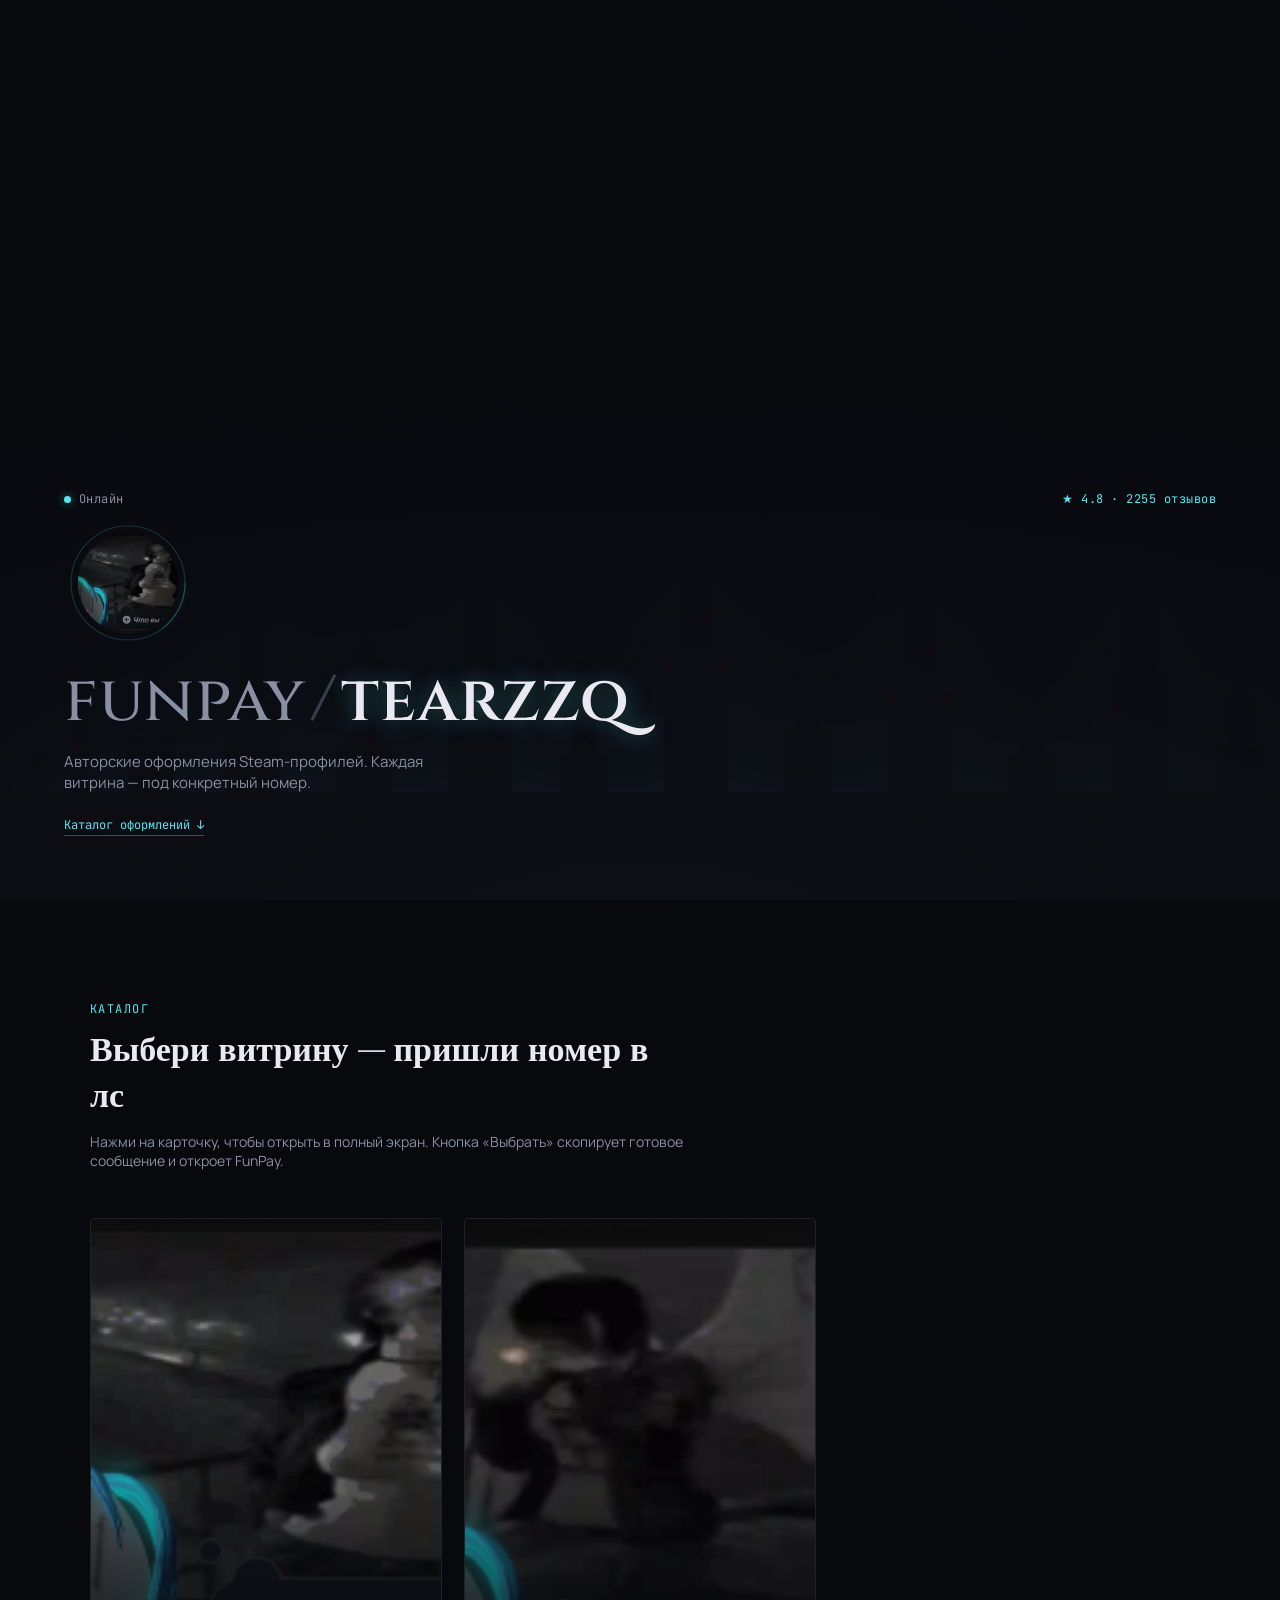
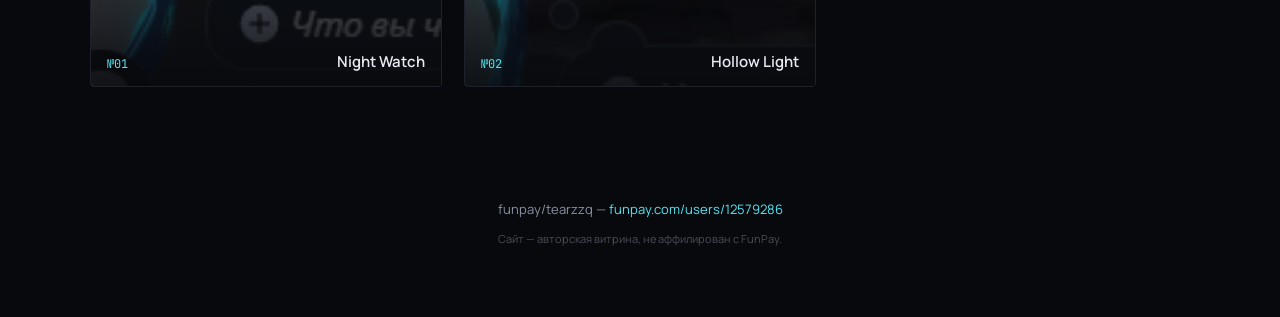
==== index.html @ 366d529a "Add files via upload" ====
<!DOCTYPE html>
<html lang="ru">
<head>
<meta charset="UTF-8">
<meta name="viewport" content="width=device-width, initial-scale=1.0">
<title>funpay/tearzzq — каталог оформлений</title>
<link rel="preconnect" href="https://fonts.googleapis.com">
<link href="https://fonts.googleapis.com/css2?family=Cinzel:wght@500;600;700&family=Manrope:wght@400;500;600;700&family=JetBrains+Mono:wght@400;500&display=swap" rel="stylesheet">
<link rel="stylesheet" href="css/style.css">
</head>
<body>

<header class="hero">
  <div class="hero__sky"></div>
  <img class="hero__skyline" src="images/skyline.svg" alt="" aria-hidden="true">
  <div class="hero__mist"></div>

  <nav class="hero__nav">
    <span class="status"><span class="status__dot"></span>Онлайн</span>
    <span class="rating">★ 4.8 · 2255 отзывов</span>
  </nav>

  <div class="hero__body">
    <div class="avatar">
      <svg class="avatar__ring" viewBox="0 0 220 220">
        <circle cx="110" cy="110" r="98"></circle>
        <circle cx="110" cy="110" r="98" class="avatar__ring-sweep"></circle>
      </svg>
      <div class="avatar__photo" style="background-image:url('images/design-01.png')"></div>
    </div>

    <div class="logo">
      <span class="logo__pre">funpay</span><span class="logo__slash">/</span><span class="logo__name">tearzzq</span>
    </div>
    <p class="tagline">Авторские оформления Steam-профилей. Каждая витрина — под конкретный номер.</p>
    <a href="#catalog" class="scroll-cue">Каталог оформлений ↓</a>
  </div>
</header>

<main id="catalog" class="catalog">
  <div class="catalog__head">
    <span class="eyebrow">Каталог</span>
    <h2>Выбери витрину — пришли номер в лс</h2>
    <p class="catalog__hint">Нажми на карточку, чтобы открыть в полный экран. Кнопка «Выбрать» скопирует готовое сообщение и откроет FunPay.</p>
  </div>

  <div class="grid" id="grid">
    <!-- rendered by js/main.js -->
  </div>
</main>

<footer class="site-footer">
  <p>funpay/tearzzq — <a href="https://funpay.com/users/12579286/" target="_blank" rel="noopener">funpay.com/users/12579286</a></p>
  <p class="site-footer__muted">Сайт — авторская витрина, не аффилирован с FunPay.</p>
</footer>

<div class="lightbox" id="lightbox" aria-hidden="true">
  <div class="lightbox__backdrop" data-close></div>
  <div class="lightbox__frame">
    <button class="lightbox__close" data-close aria-label="Закрыть">✕</button>
    <button class="lightbox__nav lightbox__nav--prev" id="prevBtn" aria-label="Предыдущее">‹</button>
    <figure class="lightbox__figure">
      <img id="lightboxImg" src="" alt="">
      <figcaption>
        <span class="lightbox__num" id="lightboxNum">№01</span>
        <span class="lightbox__title" id="lightboxTitle"></span>
      </figcaption>
    </figure>
    <button class="lightbox__nav lightbox__nav--next" id="nextBtn" aria-label="Следующее">›</button>

    <button class="pick-btn" id="pickBtn">Выбрать это оформление →</button>
    <p class="pick-hint" id="pickHint" aria-live="polite"></p>
  </div>
</div>

<script src="js/main.js"></script>
</body>
</html>
---- css/style.css ----
:root {
  --void: #08090d;
  --panel: #12141c;
  --panel-2: #191c27;
  --stone: #3a3f4d;
  --cyan: #52e6f2;
  --cyan-soft: rgba(82, 230, 242, 0.35);
  --violet: #7c7fc0;
  --ink: #eae8f2;
  --ink-muted: #8a90a3;

  --display: "Cinzel", serif;
  --body: "Manrope", sans-serif;
  --mono: "JetBrains Mono", monospace;
}

* { box-sizing: border-box; }

html { scroll-behavior: smooth; }

body {
  margin: 0;
  background: var(--void);
  color: var(--ink);
  font-family: var(--body);
  -webkit-font-smoothing: antialiased;
}

a { color: inherit; }

/* ---------- HERO ---------- */

.hero {
  position: relative;
  min-height: 100svh;
  overflow: hidden;
  display: flex;
  flex-direction: column;
  justify-content: flex-end;
  padding: 28px clamp(20px, 5vw, 72px) 64px;
}

.hero__sky {
  position: absolute;
  inset: 0;
  background:
    radial-gradient(60% 50% at 25% 20%, rgba(82,230,242,0.10), transparent 60%),
    radial-gradient(80% 60% at 80% 0%, rgba(124,127,192,0.10), transparent 55%),
    linear-gradient(180deg, #04050a 0%, #0a0c13 45%, #0d0f16 100%);
}

.hero__skyline {
  position: absolute;
  left: 0; right: 0; bottom: 0;
  width: 100%;
  height: 42vh;
  opacity: 0.85;
  filter: drop-shadow(0 -4px 40px rgba(82,230,242,0.05));
}

.hero__mist {
  position: absolute;
  inset: 0;
  background: radial-gradient(120% 60% at 50% 100%, rgba(8,9,13,0) 0%, rgba(8,9,13,0.55) 70%, rgba(8,9,13,0.92) 100%);
  pointer-events: none;
}

.hero__nav {
  position: relative;
  z-index: 2;
  display: flex;
  justify-content: space-between;
  align-items: center;
  font-family: var(--mono);
  font-size: 12px;
  letter-spacing: 0.04em;
  color: var(--ink-muted);
  padding-bottom: 12px;
}

.status { display: flex; align-items: center; gap: 8px; }
.status__dot {
  width: 7px; height: 7px; border-radius: 50%;
  background: var(--cyan);
  box-shadow: 0 0 8px 1px var(--cyan-soft);
  animation: pulse 2.4s ease-in-out infinite;
}
@keyframes pulse {
  0%, 100% { opacity: 1; }
  50% { opacity: 0.35; }
}
.rating { color: var(--cyan); }

.hero__body {
  position: relative;
  z-index: 2;
  display: flex;
  flex-direction: column;
  align-items: flex-start;
  gap: 18px;
}

.avatar {
  position: relative;
  width: 128px;
  height: 128px;
  margin-bottom: 4px;
}
.avatar__photo {
  position: absolute;
  inset: 14px;
  border-radius: 50%;
  background-size: cover;
  background-position: center;
  filter: saturate(0.85) brightness(0.85);
  box-shadow: inset 0 0 30px rgba(0,0,0,0.6);
}
.avatar__ring { position: absolute; inset: 0; width: 100%; height: 100%; overflow: visible; }
.avatar__ring circle {
  fill: none;
  stroke: rgba(82,230,242,0.18);
  stroke-width: 2;
}
.avatar__ring-sweep {
  stroke: var(--cyan);
  stroke-width: 2.5;
  stroke-linecap: round;
  stroke-dasharray: 90 526;
  filter: drop-shadow(0 0 6px var(--cyan));
  animation: sweep 5s linear infinite;
  transform-origin: 110px 110px;
}
@keyframes sweep {
  to { transform: rotate(360deg); }
}

.logo {
  font-family: var(--display);
  font-weight: 600;
  font-size: clamp(34px, 6vw, 64px);
  line-height: 1;
  letter-spacing: 0.01em;
}
.logo__pre { color: var(--ink-muted); font-weight: 500; }
.logo__slash { color: var(--stone); margin: 0 4px; }
.logo__name {
  color: var(--ink);
  text-shadow: 0 0 22px var(--cyan-soft);
}

.tagline {
  max-width: 46ch;
  color: var(--ink-muted);
  font-size: 15px;
  margin: 0;
}

.scroll-cue {
  font-family: var(--mono);
  font-size: 12px;
  color: var(--cyan);
  text-decoration: none;
  border-bottom: 1px solid var(--cyan-soft);
  padding-bottom: 2px;
  margin-top: 6px;
}

/* ---------- CATALOG ---------- */

.catalog {
  max-width: 1180px;
  margin: 0 auto;
  padding: 96px clamp(20px, 5vw, 40px) 60px;
}

.catalog__head { max-width: 60ch; margin-bottom: 48px; }

.eyebrow {
  font-family: var(--mono);
  font-size: 12px;
  letter-spacing: 0.12em;
  text-transform: uppercase;
  color: var(--cyan);
}

.catalog__head h2 {
  font-family: var(--display);
  font-weight: 600;
  font-size: clamp(24px, 3.4vw, 34px);
  margin: 10px 0 12px;
}

.catalog__hint { color: var(--ink-muted); font-size: 14px; margin: 0; }

.grid {
  display: grid;
  grid-template-columns: repeat(auto-fill, minmax(260px, 1fr));
  gap: 22px;
}

.card {
  position: relative;
  border-radius: 4px;
  overflow: hidden;
  aspect-ratio: 3/4;
  cursor: pointer;
  background: var(--panel);
  border: 1px solid #1e212c;
  transition: transform 0.35s ease, border-color 0.35s ease;
}
.card:hover, .card:focus-visible {
  transform: translateY(-4px);
  border-color: var(--cyan-soft);
}
.card img {
  width: 100%; height: 100%;
  object-fit: cover;
  filter: saturate(0.9) brightness(0.82);
  transition: filter 0.35s ease, transform 0.6s ease;
}
.card:hover img { filter: saturate(1) brightness(0.95); transform: scale(1.04); }

.card__veil {
  position: absolute; inset: 0;
  background: linear-gradient(180deg, rgba(8,9,13,0) 45%, rgba(8,9,13,0.9) 100%);
}

.card__meta {
  position: absolute; left: 0; right: 0; bottom: 0;
  padding: 14px 16px;
  display: flex;
  justify-content: space-between;
  align-items: flex-end;
}
.card__num {
  font-family: var(--mono);
  font-size: 12px;
  color: var(--cyan);
}
.card__title {
  font-family: var(--body);
  font-weight: 600;
  font-size: 15px;
}

.empty-state {
  grid-column: 1/-1;
  color: var(--ink-muted);
  font-family: var(--mono);
  font-size: 13px;
  padding: 40px 0;
  border: 1px dashed #262a38;
  border-radius: 4px;
  text-align: center;
}

/* ---------- FOOTER ---------- */

.site-footer {
  text-align: center;
  padding: 40px 20px 60px;
  color: var(--ink-muted);
  font-size: 13px;
}
.site-footer a { color: var(--cyan); text-decoration: none; }
.site-footer__muted { opacity: 0.5; font-size: 11px; margin-top: 4px; }

/* ---------- LIGHTBOX ---------- */

.lightbox {
  position: fixed; inset: 0;
  z-index: 50;
  display: none;
  align-items: center;
  justify-content: center;
}
.lightbox.is-open { display: flex; }

.lightbox__backdrop {
  position: absolute; inset: 0;
  background: rgba(4,5,8,0.92);
  backdrop-filter: blur(6px);
}

.lightbox__frame {
  position: relative;
  z-index: 2;
  width: min(92vw, 880px);
  display: flex;
  flex-direction: column;
  align-items: center;
  gap: 18px;
}

.lightbox__figure {
  margin: 0;
  width: 100%;
  display: flex;
  flex-direction: column;
  gap: 10px;
}
.lightbox__figure img {
  width: 100%;
  max-height: 68vh;
  object-fit: contain;
  border-radius: 4px;
  background: var(--panel);
  box-shadow: 0 0 60px rgba(82,230,242,0.08);
}
.lightbox__figure figcaption {
  display: flex;
  gap: 12px;
  align-items: baseline;
  font-family: var(--mono);
  font-size: 13px;
  color: var(--ink-muted);
}
.lightbox__num { color: var(--cyan); }
.lightbox__title { color: var(--ink); font-family: var(--body); font-weight: 600; }

.lightbox__close {
  position: absolute;
  top: -44px; right: 0;
  background: none; border: none;
  color: var(--ink-muted);
  font-size: 20px;
  cursor: pointer;
}
.lightbox__close:hover { color: var(--ink); }

.lightbox__nav {
  position: absolute;
  top: 50%;
  transform: translateY(-50%);
  background: rgba(18,20,28,0.7);
  border: 1px solid #262a38;
  color: var(--ink);
  width: 40px; height: 40px;
  border-radius: 50%;
  font-size: 20px;
  cursor: pointer;
  display: flex; align-items: center; justify-content: center;
}
.lightbox__nav--prev { left: -20px; }
.lightbox__nav--next { right: -20px; }
.lightbox__nav:hover { border-color: var(--cyan-soft); color: var(--cyan); }

.pick-btn {
  font-family: var(--mono);
  font-size: 13px;
  letter-spacing: 0.03em;
  background: transparent;
  border: 1px solid var(--cyan);
  color: var(--cyan);
  padding: 12px 22px;
  border-radius: 2px;
  cursor: pointer;
  transition: background 0.25s ease, color 0.25s ease;
}
.pick-btn:hover { background: var(--cyan); color: #04050a; }

.pick-hint {
  font-family: var(--mono);
  font-size: 11px;
  color: var(--ink-muted);
  min-height: 14px;
  margin: -8px 0 0;
}

@media (max-width: 640px) {
  .lightbox__nav--prev { left: 4px; }
  .lightbox__nav--next { right: 4px; }
  .lightbox__frame { width: 94vw; }
}

@media (prefers-reduced-motion: reduce) {
  .status__dot, .avatar__ring-sweep { animation: none; }
}
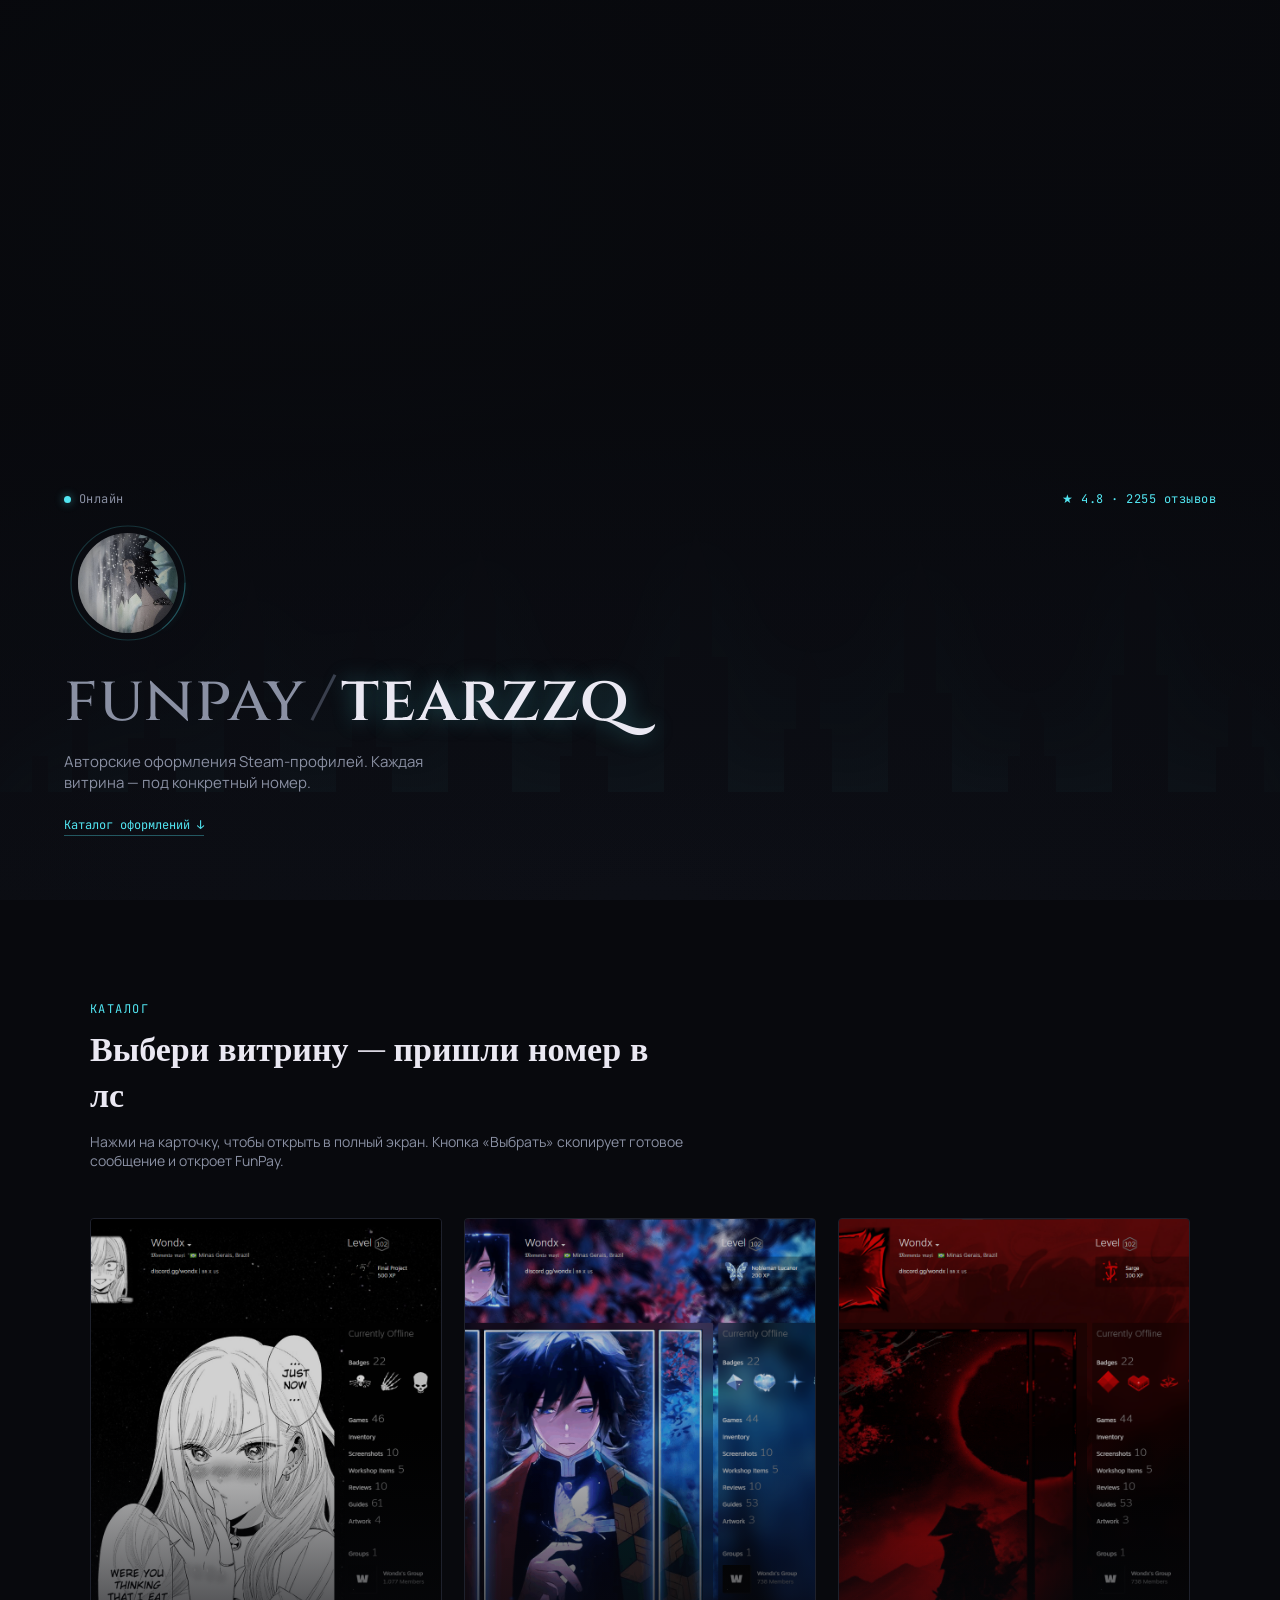
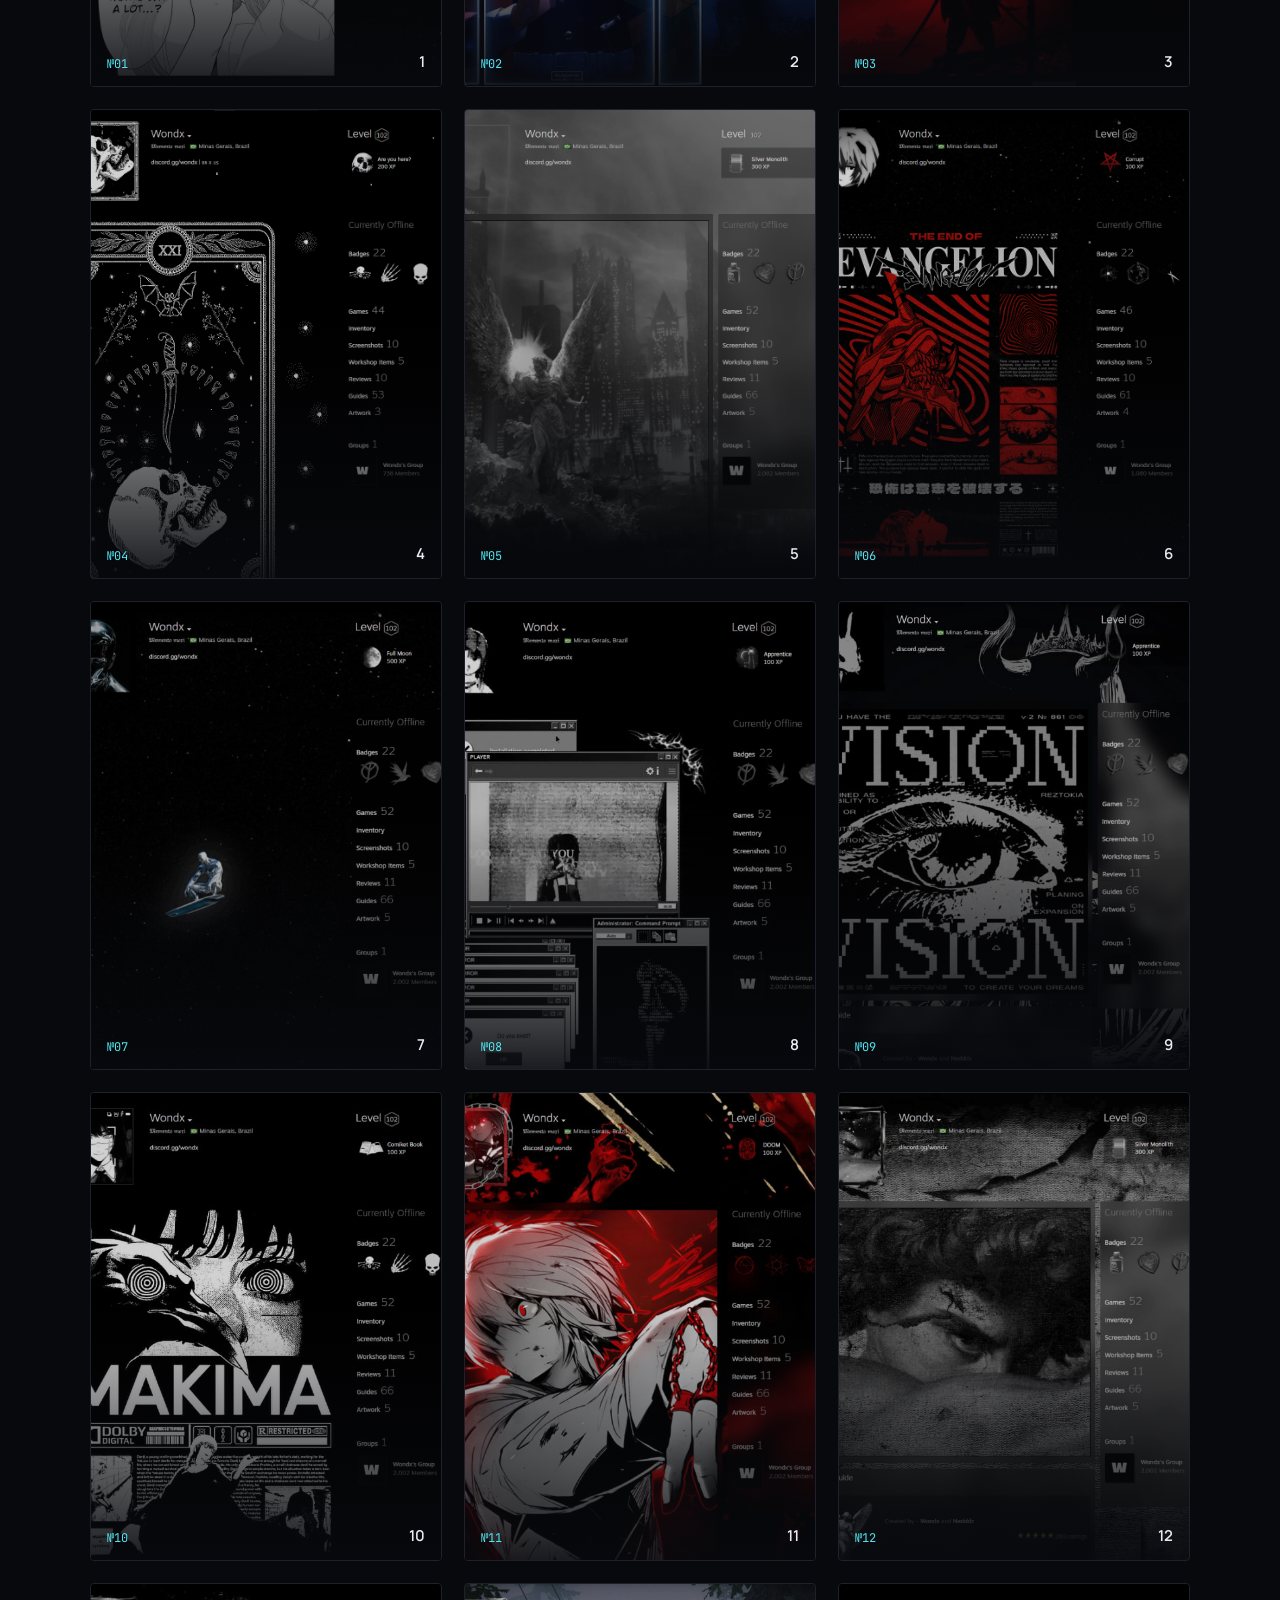
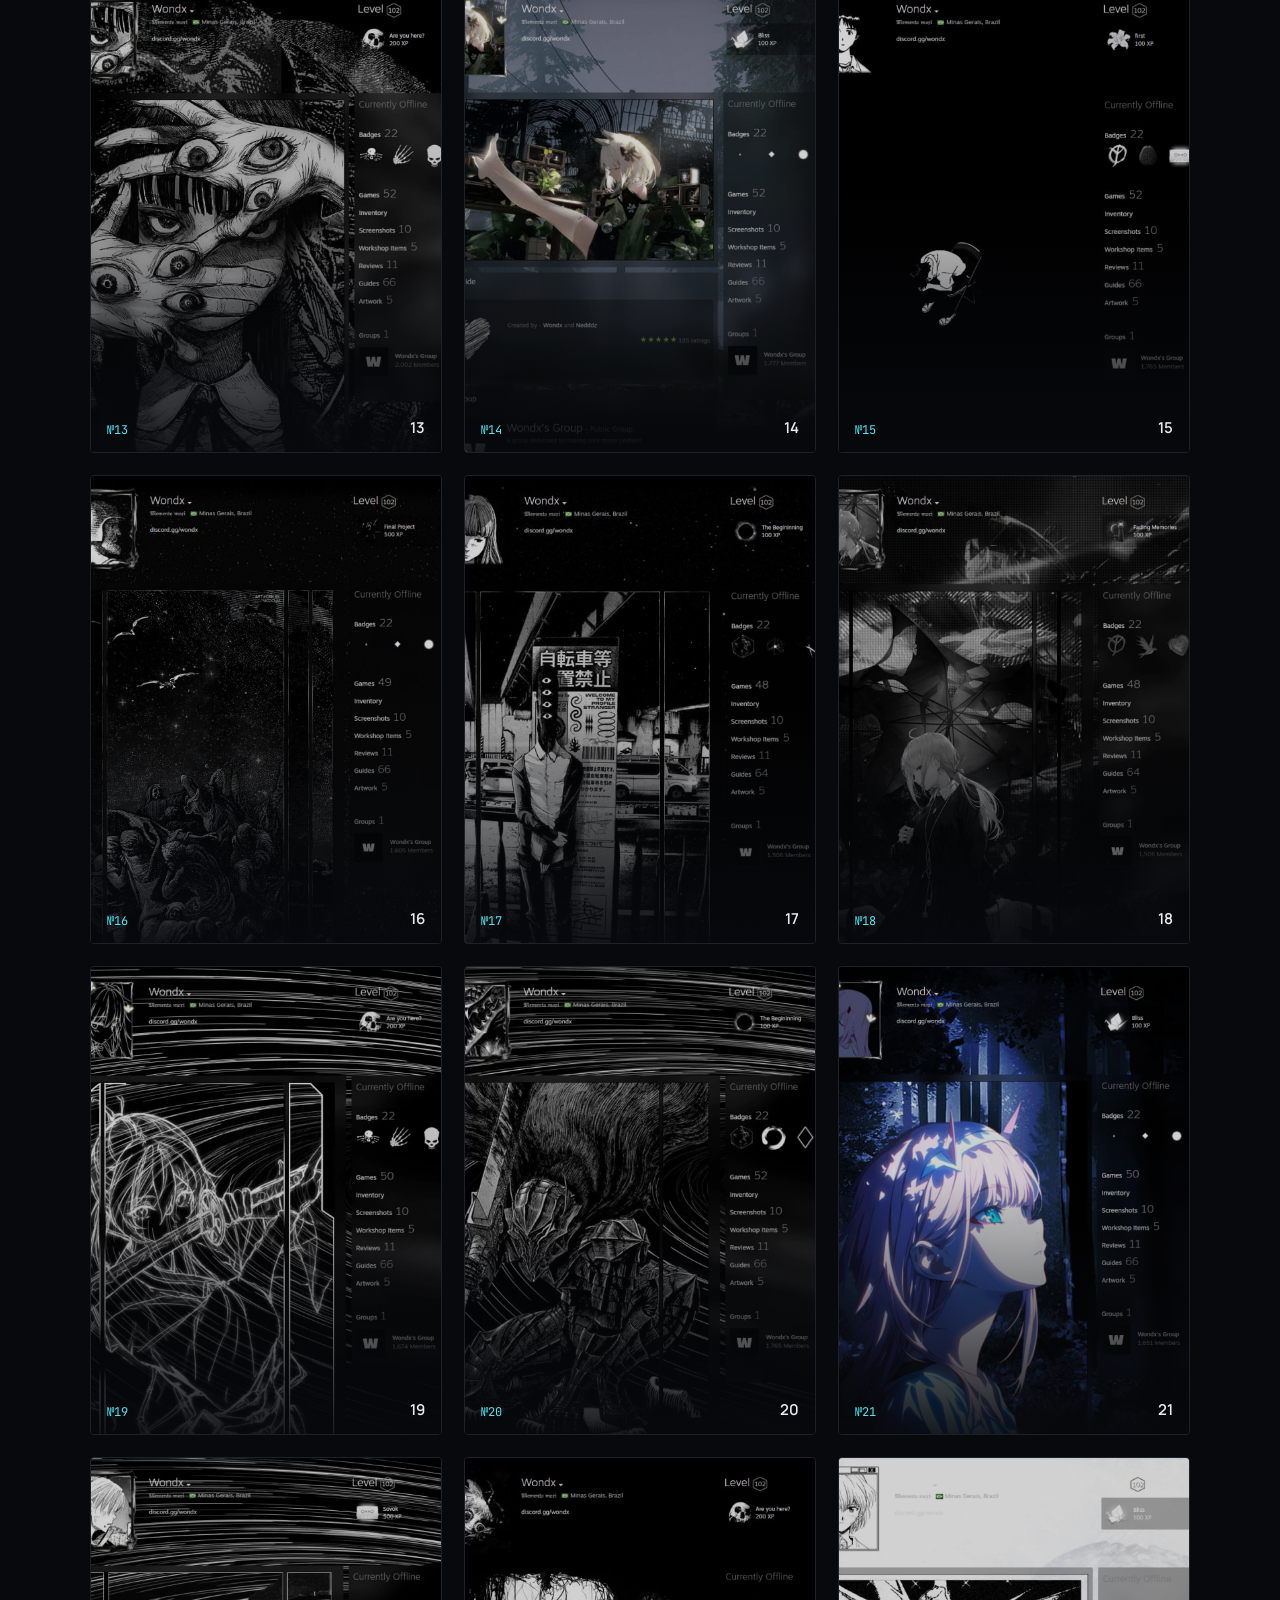
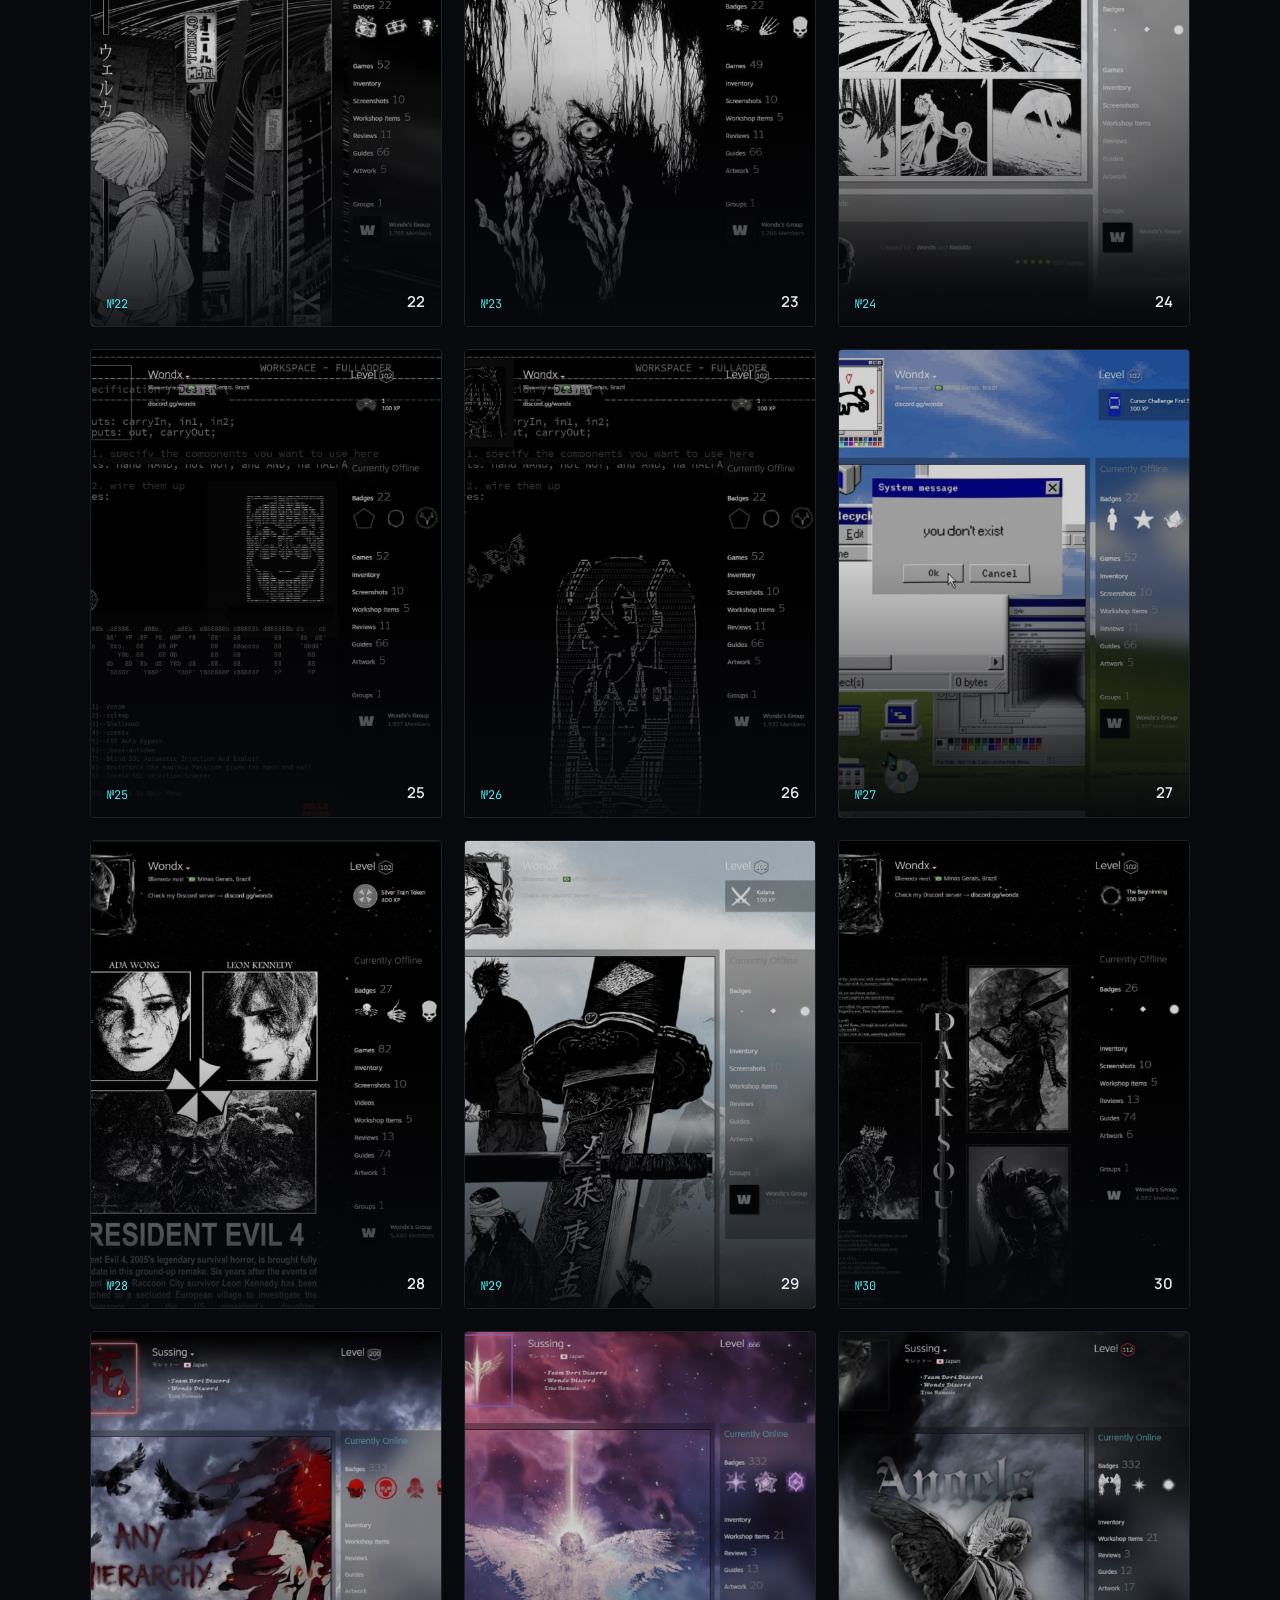
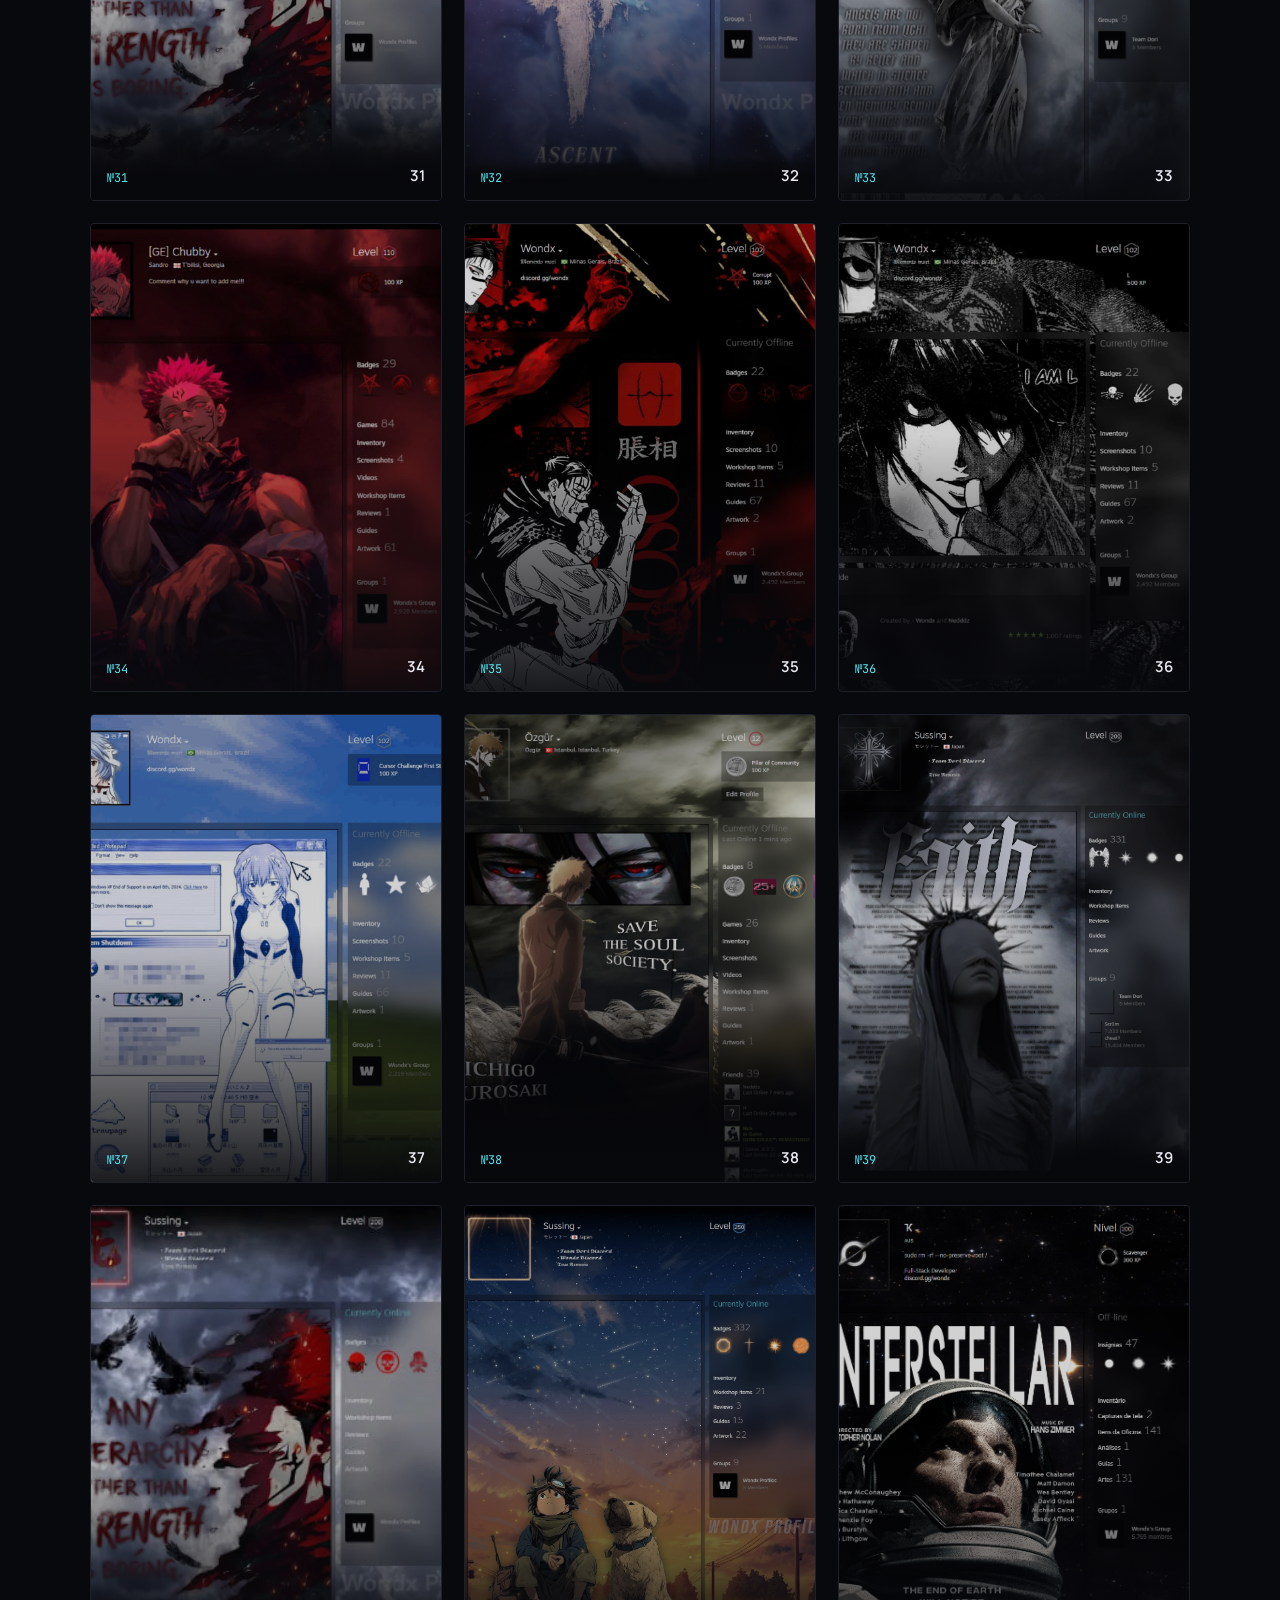
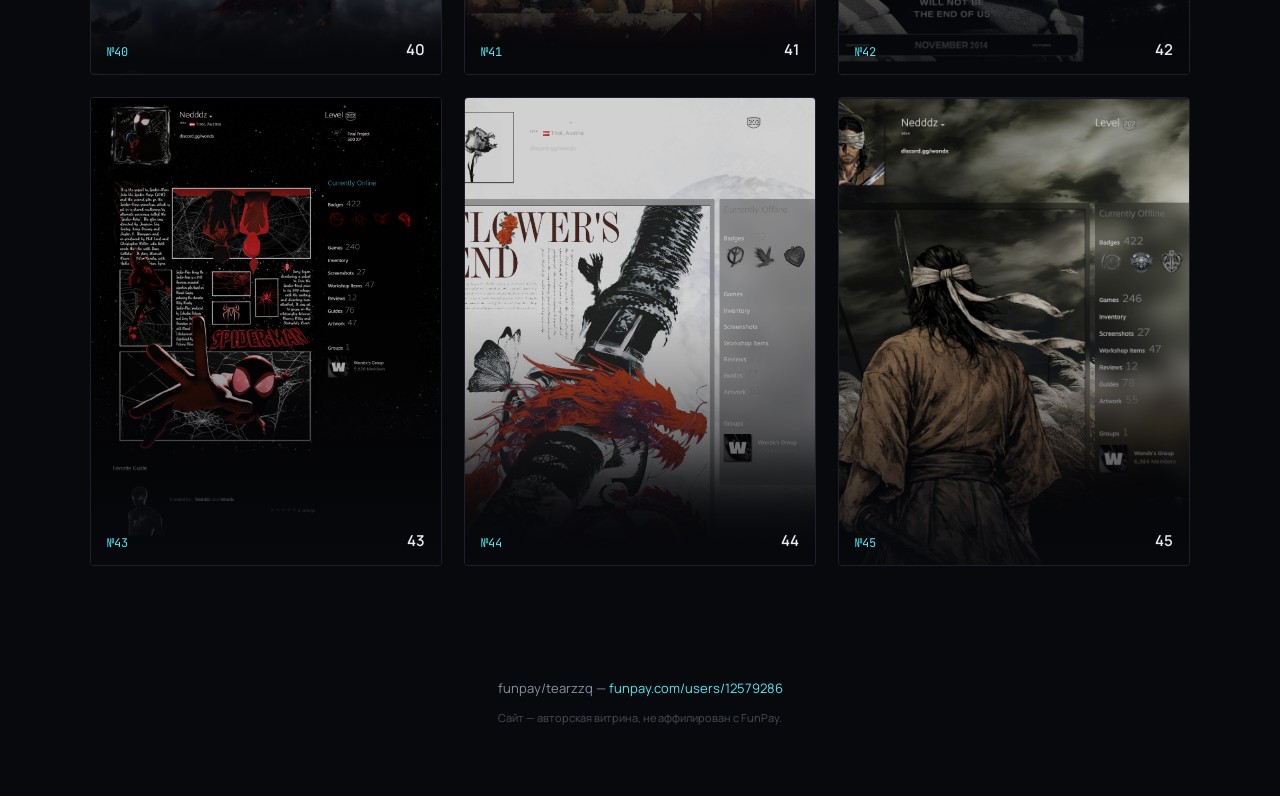
==== commit fdf1ecea: "index.html" ====
--- a/index.html
+++ b/index.html
@@ -26,7 +26,7 @@
         <circle cx="110" cy="110" r="98"></circle>
         <circle cx="110" cy="110" r="98" class="avatar__ring-sweep"></circle>
       </svg>
-      <div class="avatar__photo" style="background-image:url('images/design-01.png')"></div>
+      <div class="avatar__photo" style="background-image:url('images/AVATAR.jpg')"></div>
     </div>
 
     <div class="logo">
@@ -68,10 +68,11 @@
     </figure>
     <button class="lightbox__nav lightbox__nav--next" id="nextBtn" aria-label="Следующее">›</button>
 
-    <button class="pick-btn" id="pickBtn">Выбрать это оформление →</button>
-    <p class="pick-hint" id="pickHint" aria-live="polite"></p>
+    <button class="pick-btn" id="pickBtn" data-tooltip="Скопирует сообщение с номером оформления и откроет профиль продавца на FunPay — останется вставить (Ctrl+V) в чат и отправить">Выбрать это оформление →</button>
   </div>
 </div>
+
+<div class="toast" id="toast" aria-live="polite"></div>
 
 <script src="js/main.js"></script>
 </body>
--- a/css/style.css
+++ b/css/style.css
@@ -346,6 +346,7 @@
 .lightbox__nav:hover { border-color: var(--cyan-soft); color: var(--cyan); }
 
 .pick-btn {
+  position: relative;
   font-family: var(--mono);
   font-size: 13px;
   letter-spacing: 0.03em;
@@ -359,12 +360,90 @@
 }
 .pick-btn:hover { background: var(--cyan); color: #04050a; }
 
-.pick-hint {
+.pick-btn::after {
+  content: attr(data-tooltip);
+  position: absolute;
+  bottom: calc(100% + 12px);
+  left: 50%;
+  transform: translateX(-50%) translateY(4px);
+  width: 260px;
+  background: var(--panel-2);
+  border: 1px solid var(--cyan-soft);
+  color: var(--ink-muted);
+  font-family: var(--body);
+  font-size: 12px;
+  line-height: 1.5;
+  letter-spacing: normal;
+  padding: 10px 12px;
+  border-radius: 4px;
+  box-shadow: 0 8px 24px rgba(0,0,0,0.4);
+  opacity: 0;
+  pointer-events: none;
+  transition: opacity 0.2s ease, transform 0.2s ease;
+  z-index: 5;
+}
+.pick-btn:hover::after,
+.pick-btn:focus-visible::after {
+  opacity: 1;
+  transform: translateX(-50%) translateY(0);
+}
+
+@media (hover: none) {
+  .pick-btn::after { display: none; }
+}
+
+.toast {
+  position: fixed;
+  left: 50%;
+  bottom: 28px;
+  transform: translateX(-50%) translateY(20px);
+  z-index: 100;
+  width: min(92vw, 420px);
+  background: var(--panel-2);
+  border: 1px solid var(--cyan-soft);
+  border-radius: 6px;
+  padding: 16px 18px;
+  box-shadow: 0 12px 40px rgba(0,0,0,0.5), 0 0 30px rgba(82,230,242,0.08);
+  opacity: 0;
+  pointer-events: none;
+  transition: opacity 0.3s ease, transform 0.3s ease;
+  font-size: 13px;
+  color: var(--ink);
+}
+.toast.is-visible {
+  opacity: 1;
+  transform: translateX(-50%) translateY(0);
+  pointer-events: auto;
+}
+.toast strong {
+  display: block;
+  color: var(--cyan);
+  font-family: var(--mono);
+  font-size: 12.5px;
+  margin-bottom: 8px;
+}
+.toast ol {
+  margin: 0;
+  padding-left: 18px;
+  color: var(--ink-muted);
+  line-height: 1.5;
+}
+.toast ol li + li { margin-top: 4px; }
+.toast__manual {
+  display: block;
+  background: var(--panel);
+  border: 1px solid #262a38;
+  border-radius: 3px;
+  padding: 8px 10px;
   font-family: var(--mono);
   font-size: 11px;
-  color: var(--ink-muted);
-  min-height: 14px;
-  margin: -8px 0 0;
+  color: var(--ink);
+  margin-bottom: 10px;
+  word-break: break-word;
+}
+
+@media (max-width: 640px) {
+  .toast { bottom: 16px; }
 }
 
 @media (max-width: 640px) {
